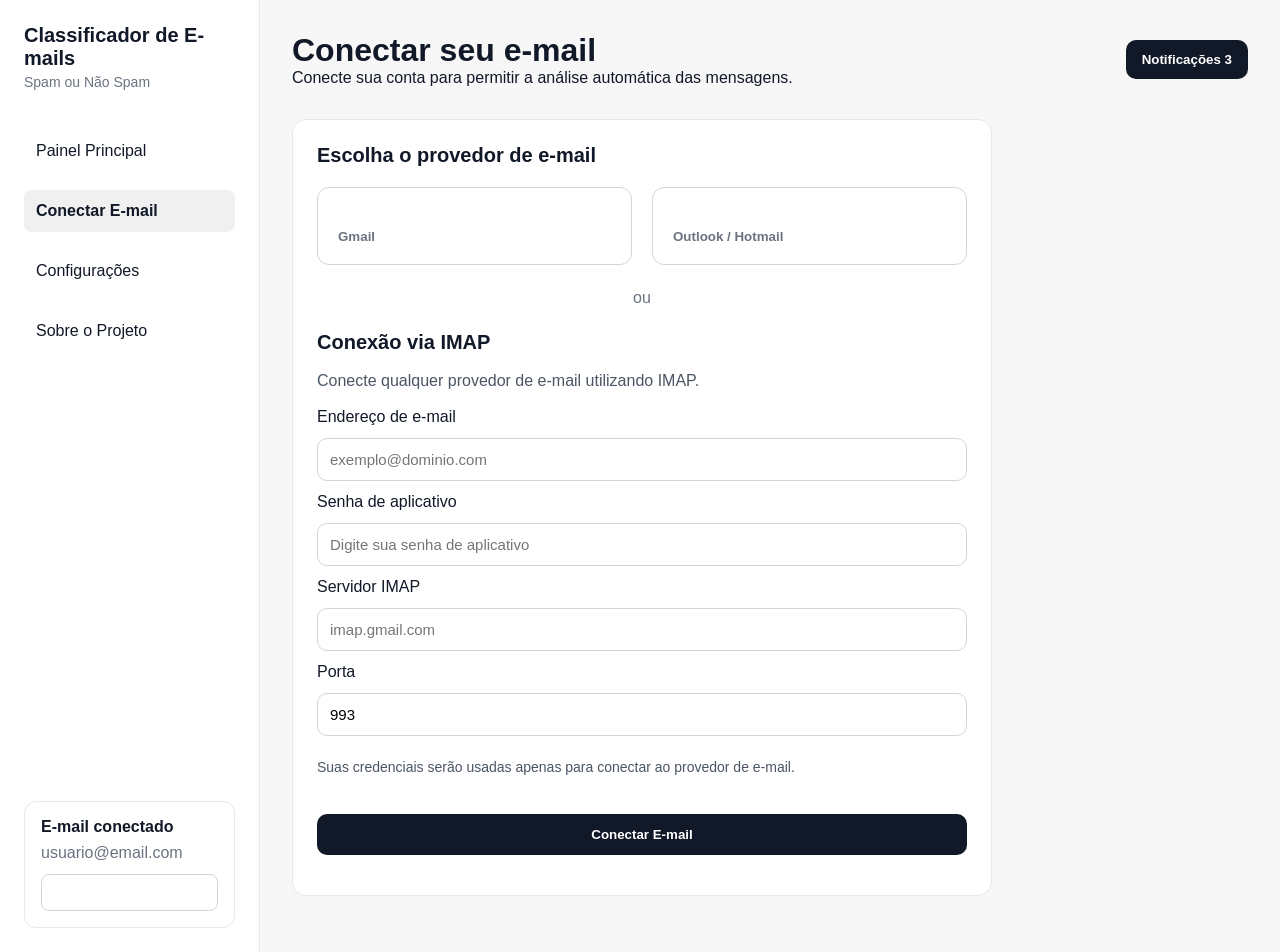
==== frontend/conectar.html @ 16da2f04 "versão 2.0 - Mudança de vizual e estrutura expandida" ====
<!DOCTYPE html>
<html lang="pt-BR">

<head>
    <meta charset="UTF-8">
    <meta name="viewport" content="width=device-width, initial-scale=1.0">
    <title>Conectar E-mail</title>
    <link rel="stylesheet" href="style.css">
</head>

<body>

    <div class="app">

        <aside class="sidebar" id="sidebar"></aside>

        <main class="content">

            <header class="topbar">
                <div>
                    <h1>Conectar seu e-mail</h1>
                    <p>Conecte sua conta para permitir a análise automática das mensagens.</p>
                </div>

                <button class="btn-notificacao">Notificações 3</button>
            </header>

            <section class="form-card">
                <h2>Escolha o provedor de e-mail</h2>

                <div class="provedores">
                    <button type="button" class="provedor-card" id="btn-gmail">
                        <strong>Google</strong>
                        <span>Gmail</span>
                    </button>
                
                    <button type="button" class="provedor-card" id="btn-outlook">
                        <strong>Microsoft</strong>
                        <span>Outlook / Hotmail</span>
                    </button>
                </div>

                <div class="separador">
                    <span>ou</span>
                </div>

                <h2>Conexão via IMAP</h2>
                <p class="texto-ajuda">Conecte qualquer provedor de e-mail utilizando IMAP.</p>

                <form id="form-conectar">
                    <label for="email">Endereço de e-mail</label>
                    <input type="email" id="email" placeholder="exemplo@dominio.com" required>

                    <label for="senha">Senha de aplicativo</label>
                    <input type="password" id="senha" placeholder="Digite sua senha de aplicativo" required>

                    <label for="servidor">Servidor IMAP</label>
                    <input type="text" id="servidor" placeholder="imap.gmail.com" required>

                    <label for="porta">Porta</label>
                    <input type="number" id="porta" value="993" required>

                    <p class="aviso-seguranca">
                        Suas credenciais serão usadas apenas para conectar ao provedor de e-mail.
                    </p>

                    <button type="submit" class="btn-principal">Conectar E-mail</button>
                </form>

                <p id="mensagem-conexao" class="mensagem-retorno"></p>
            </section>

        </main>

    </div>

    <script src="sidbar.js"></script>
    <script>
        carregarSidebar("conectar");
    </script>
    <script src="script.js"></script>
</body>

</html>
---- frontend/style.css ----
* {
    margin: 0;
    padding: 0;
    box-sizing: border-box;
    font-family: Arial, sans-serif;
}

body {
    background-color: #f7f7f8;
    color: #111827;
}

.app {
    display: flex;
    min-height: 100vh;
}

.sidebar {
    width: 260px;
    background-color: #ffffff;
    border-right: 1px solid #e5e7eb;
    min-height: 100vh;
    padding: 24px;
    display: flex;
    flex-direction: column;
    justify-content: space-between;
}

.logo h2 {
    font-size: 20px;
    margin-bottom: 4px;
}

.logo p {
    font-size: 14px;
    color: #6b7280;
}

.sidebar nav {
    margin-top: 40px;
    display: flex;
    flex-direction: column;
    gap: 18px;
}

.sidebar nav a {
    text-decoration: none;
    color: #111827;
    padding: 12px;
    border-radius: 8px;
}

.sidebar nav a:hover,
.sidebar nav a.active {
    background-color: #f0f0f0;
    font-weight: bold;
}

.content {
    flex: 1;
    padding: 32px;
}

.topbar {
    display: flex;
    justify-content: space-between;
    align-items: center;
    margin-bottom: 32px;
}

.cards {
    display: grid;
    grid-template-columns: repeat(4, 1fr);
    gap: 20px;
    margin-bottom: 32px;
}

.card {
    background-color: #ffffff;
    border: 1px solid #e5e7eb;
    border-radius: 14px;
    padding: 24px;
}

.card h2 {
    font-size: 32px;
    margin-bottom: 8px;
}

.card p {
    color: #6b7280;
}

.emails {
    background-color: #ffffff;
    border-radius: 14px;
    padding: 24px;
    border: 1px solid #e5e7eb;
}

.emails h2 {
    margin-bottom: 20px;
}

table {
    width: 100%;
    border-collapse: collapse;
}

th,
td {
    padding: 14px;
    border-bottom: 1px solid #e5e7eb;
    text-align: left;
}

.badge-spam {
    background-color: #fee2e2;
    color: #b91c1c;
    padding: 6px 14px;
    border-radius: 20px;
    font-weight: bold;
}

.badge-nao-spam {
    background-color: #dcfce7;
    color: #166534;
    padding: 6px 14px;
    border-radius: 20px;
    font-weight: bold;
}

.sidebar a.active {
    background-color: #f1f1f1;
    font-weight: bold;
}

/* Conectar  */
.form-card {
    background-color: #ffffff;
    border: 1px solid #e5e7eb;
    border-radius: 14px;
    padding: 24px;
    max-width: 700px;
    margin-top: 24px;
}

form {
    display: flex;
    flex-direction: column;
    gap: 12px;
}

input,
select,
button {
    padding: 12px;
    border: 1px solid #d1d5db;
    border-radius: 8px;
}

button {
    background-color: #111827;
    color: white;
    font-weight: bold;
    cursor: pointer;
}

button:hover {
    opacity: 0.9;
}

/*Sobre*/
.steps {
    display: grid;
    grid-template-columns: repeat(4, 1fr);
    gap: 16px;
    margin: 24px 0;
}

.tags {
    display: flex;
    flex-wrap: wrap;
    gap: 10px;
    margin: 16px 0;
}

.tags span {
    background-color: #f3f4f6;
    border: 1px solid #d1d5db;
    padding: 8px 12px;
    border-radius: 8px;
}

.form-card {
    background-color: #ffffff;
    border: 1px solid #e5e7eb;
    border-radius: 14px;
    padding: 24px;
    margin-bottom: 24px;
}

.form-card h2 {
    margin-bottom: 14px;
    font-size: 20px;
}

.form-card p {
    color: #4b5563;
    line-height: 1.6;
    margin-bottom: 14px;
}

.provedores {
    display: grid;
    grid-template-columns: repeat(2, 1fr);
    gap: 20px;
    margin: 20px 0;
}

.provedor-card {
    background-color: #ffffff;
    border: 1px solid #d1d5db;
    border-radius: 12px;
    padding: 20px;
    cursor: pointer;
    display: flex;
    flex-direction: column;
    gap: 6px;
}

.provedor-card:hover {
    background-color: #f9fafb;
    border-color: #111827;
}

.provedor-card span {
    color: #6b7280;
}

.provedor-ativo {
    border-color: #111827;
    background-color: #f3f4f6;
    box-shadow: 0 0 0 2px rgba(17, 24, 39, 0.08);
}

.separador {
    display: flex;
    align-items: center;
    justify-content: center;
    margin: 24px 0;
    color: #6b7280;
}

.texto-ajuda {
    color: #6b7280;
    margin-bottom: 20px;
}

form {
    display: flex;
    flex-direction: column;
    gap: 12px;
}

input,
select {
    padding: 12px;
    border: 1px solid #d1d5db;
    border-radius: 10px;
    font-size: 15px;
}

input:focus,
select:focus {
    outline: none;
    border-color: #111827;
}

.btn-principal {
    background-color: #111827;
    color: #ffffff;
    border: none;
    padding: 13px 18px;
    border-radius: 10px;
    font-weight: bold;
    cursor: pointer;
    margin-top: 10px;
}

.btn-principal:hover {
    opacity: 0.9;
}

.btn-notificacao {
    background-color: #111827;
    color: #ffffff;
    border: none;
    padding: 12px 16px;
    border-radius: 10px;
    font-weight: bold;
    cursor: pointer;
}

.aviso-seguranca {
    font-size: 14px;
    color: #6b7280;
    margin-top: 8px;
}

.mensagem-retorno {
    margin-top: 16px;
    font-weight: bold;
}

.linha-config {
    display: flex;
    align-items: center;
    justify-content: space-between;
    gap: 16px;
    padding: 14px 0;
    border-bottom: 1px solid #e5e7eb;
}

.linha-config:last-child {
    border-bottom: none;
}

.linha-config select {
    min-width: 180px;
}

.linha-config input[type="checkbox"] {
    width: 20px;
    height: 20px;
}

.steps {
    display: grid;
    grid-template-columns: repeat(4, 1fr);
    gap: 16px;
    margin-top: 20px;
}

.step-card {
    background-color: #f9fafb;
    border: 1px solid #e5e7eb;
    border-radius: 14px;
    padding: 18px;
}

.step-card h3 {
    font-size: 16px;
    margin-bottom: 10px;
}

.step-card p {
    font-size: 14px;
    margin-bottom: 0;
}

.tags {
    display: flex;
    flex-wrap: wrap;
    gap: 10px;
    margin: 18px 0;
}

.tags span {
    background-color: #f3f4f6;
    border: 1px solid #d1d5db;
    padding: 8px 12px;
    border-radius: 8px;
    font-weight: bold;
    font-size: 14px;
}

.versao {
    margin-top: 20px;
    color: #6b7280;
}

.status-email {
    background-color: #ffffff;
    border: 1px solid #e5e7eb;
    padding: 16px;
    border-radius: 12px;
}

.status-email p {
    color: #6b7280;
    margin: 8px 0 12px;
}

.status-email button {
    width: 100%;
    padding: 10px;
    border: 1px solid #d1d5db;
    background-color: #ffffff;
    border-radius: 8px;
    cursor: pointer;
}

@media (max-width: 900px) {
    .app {
        flex-direction: column;
    }

    .sidebar {
        width: 100%;
        min-height: auto;
        border-right: none;
        border-bottom: 1px solid #e5e7eb;
    }

    .sidebar nav {
        margin-top: 24px;
    }

    .content {
        padding: 20px;
    }

    .topbar {
        flex-direction: column;
        align-items: flex-start;
        gap: 16px;
    }

    .cards {
        grid-template-columns: 1fr;
    }

    .provedores {
        grid-template-columns: 1fr;
    }

    .steps {
        grid-template-columns: 1fr;
    }

    .linha-config {
        flex-direction: column;
        align-items: flex-start;
    }

    table {
        font-size: 14px;
    }
}
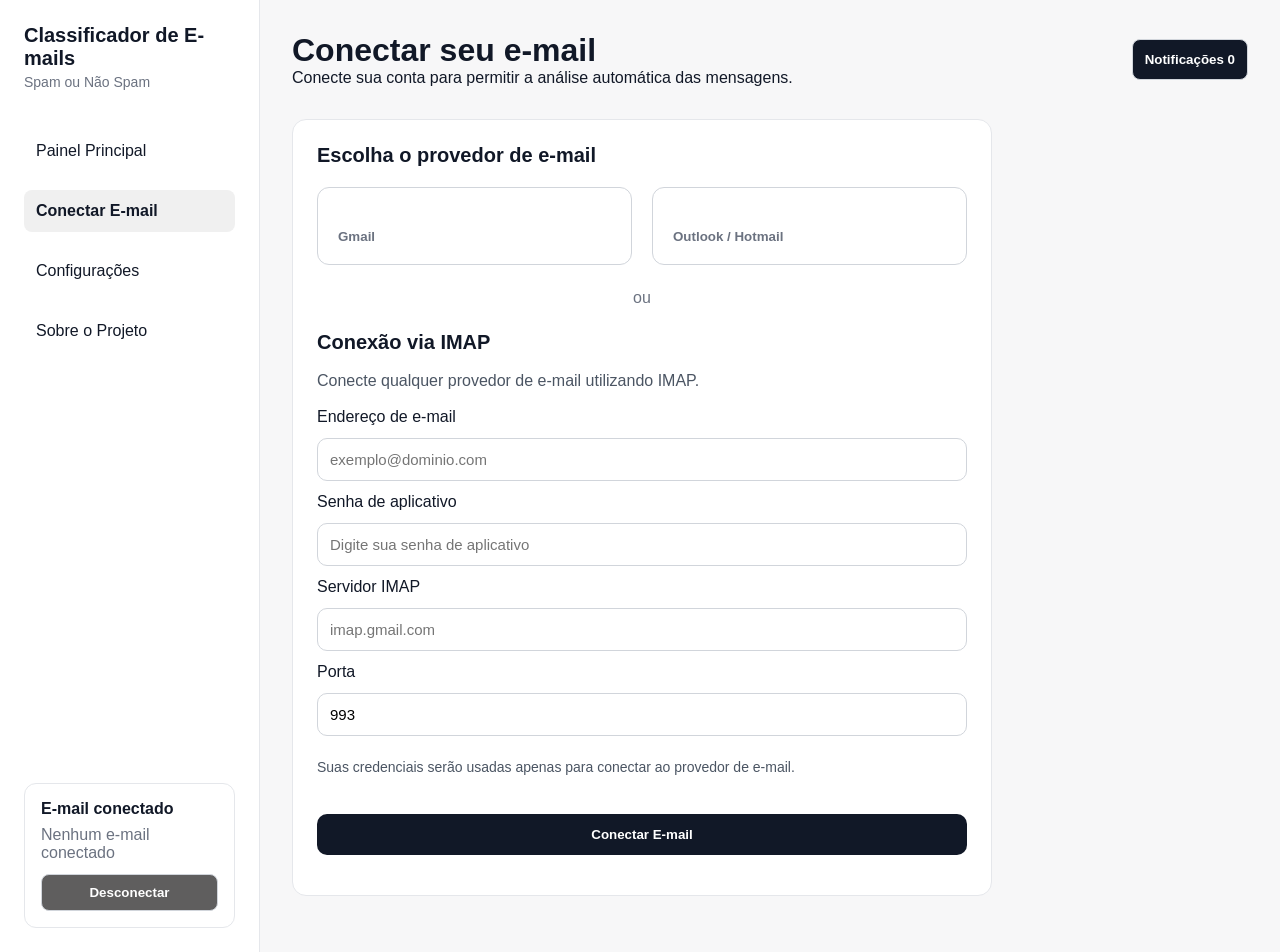
==== commit 21f0351c: "concluiddo: versão 2.1.0 funcional" ====
--- a/frontend/conectar.html
+++ b/frontend/conectar.html
@@ -22,7 +22,9 @@
                     <p>Conecte sua conta para permitir a análise automática das mensagens.</p>
                 </div>
 
-                <button class="btn-notificacao">Notificações 3</button>
+                <button id="btn-notificacoes" type="button" class="btn-notificacoes">
+                    Notificações 0
+                </button>
             </header>
 
             <section class="form-card">
@@ -74,7 +76,7 @@
 
     </div>
 
-    <script src="sidbar.js"></script>
+    <script src="sidebar.js"></script>
     <script>
         carregarSidebar("conectar");
     </script>
--- a/frontend/style.css
+++ b/frontend/style.css
@@ -66,6 +66,18 @@
     justify-content: space-between;
     align-items: center;
     margin-bottom: 32px;
+}
+
+.acoes-topo {
+    display: flex;
+    align-items: center;
+    gap: 12px;
+}
+
+#mensagem-analise {
+    margin-top: 8px;
+    color: #6b7280;
+    font-size: 15px;
 }
 
 .cards {
@@ -396,7 +408,7 @@
     width: 100%;
     padding: 10px;
     border: 1px solid #d1d5db;
-    background-color: #ffffff;
+    background-color: #5f5e5e;
     border-radius: 8px;
     cursor: pointer;
 }
@@ -447,4 +459,130 @@
     table {
         font-size: 14px;
     }
+}
+
+body.tema-escuro {
+    background-color: #0f172a;
+    color: #e5e7eb;
+}
+
+body.tema-escuro .form-card {
+    background-color: #111827;
+    border: 1px solid #334155;
+    color: #e5e7eb;
+}
+
+body.tema-escuro .form-card h2 {
+    color: #f8fafc;
+}
+
+body.tema-escuro .steps {
+    background-color: transparent;
+}
+
+body.tema-escuro .step-card {
+    background-color: #1e293b;
+    border: 1px solid #334155;
+    color: #e5e7eb;
+}
+
+body.tema-escuro .step-card h3 {
+    color: #f8fafc;
+}
+
+body.tema-escuro .step-card p {
+    color: #cbd5e1;
+}
+
+body.tema-escuro .tags {
+    background-color: transparent;
+}
+
+body.tema-escuro .tags span {
+    background-color: #1e293b;
+    color: #e5e7eb;
+    border: 1px solid #334155;
+}
+
+body.tema-escuro .sidebar {
+    background-color: #020617;
+    border-right: 1px solid #1e293b;
+}
+
+body.tema-escuro .logo h2,
+body.tema-escuro h1,
+body.tema-escuro h2,
+body.tema-escuro h3,
+body.tema-escuro strong {
+    color: #f8fafc;
+}
+
+body.tema-escuro .logo p,
+body.tema-escuro p,
+body.tema-escuro label {
+    color: #cbd5e1;
+}
+
+body.tema-escuro nav a {
+    color: #cbd5e1;
+}
+
+body.tema-escuro nav a.active,
+body.tema-escuro nav a:hover {
+    background-color: #1e293b;
+    color: #ffffff;
+}
+
+body.tema-escuro .card,
+body.tema-escuro .config-card,
+body.tema-escuro .status-email,
+body.tema-escuro .tabela-container,
+body.tema-escuro section {
+    background-color: #111827;
+    border-color: #334155;
+    color: #e5e7eb;
+}
+
+body.tema-escuro table {
+    color: #e5e7eb;
+}
+
+body.tema-escuro th {
+    color: #f8fafc;
+}
+
+body.tema-escuro td {
+    border-color: #334155;
+}
+
+body.tema-escuro input,
+body.tema-escuro select,
+body.tema-escuro textarea {
+    background-color: #020617;
+    color: #f8fafc;
+    border: 1px solid #334155;
+}
+
+body.tema-escuro input::placeholder {
+    color: #94a3b8;
+}
+
+body.tema-escuro button {
+    background-color: #0f172a;
+    color: #ffffff;
+    border: 1px solid #334155;
+}
+
+body.tema-escuro button:hover {
+    background-color: #1e293b;
+}
+
+body.tema-escuro .badge-spam {
+    background-color: #7f1d1d;
+    color: #fecaca;
+}
+
+body.tema-escuro .badge-nao-spam {
+    background-color: #14532d;
+    color: #bbf7d0;
 }
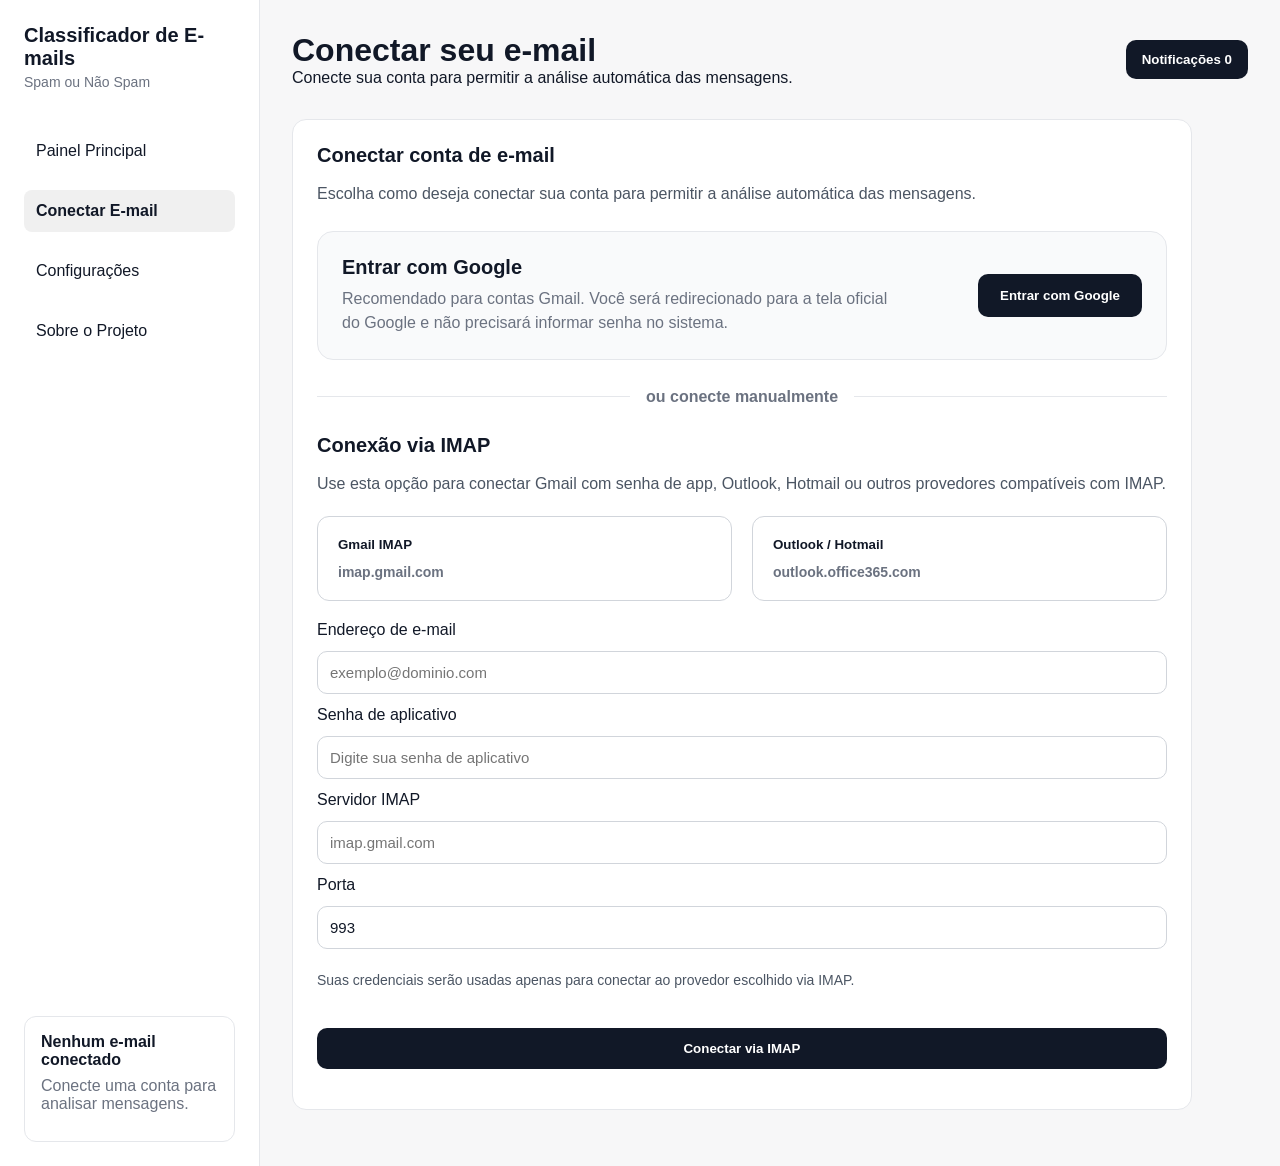
==== commit 7d209f89: "release: versão 2.2.0 com login Google e Gmail API" ====
--- a/frontend/conectar.html
+++ b/frontend/conectar.html
@@ -28,47 +28,68 @@
             </header>
 
             <section class="form-card">
-                <h2>Escolha o provedor de e-mail</h2>
-
+                <h2>Conectar conta de e-mail</h2>
+                <p class="texto-ajuda">
+                    Escolha como deseja conectar sua conta para permitir a análise automática das mensagens.
+                </p>
+            
+                <div class="metodo-google">
+                    <div>
+                        <h3>Entrar com Google</h3>
+                        <p>
+                            Recomendado para contas Gmail. Você será redirecionado para a tela oficial do Google
+                            e não precisará informar senha no sistema.
+                        </p>
+                    </div>
+            
+                    <button id="btn-login-google" type="button" class="btn-google">
+                        Entrar com Google
+                    </button>
+                </div>
+            
+                <p id="mensagem-google" class="mensagem-retorno"></p>
+            
+                <div class="separador">
+                    <span>ou conecte manualmente</span>
+                </div>
+            
+                <h2>Conexão via IMAP</h2>
+                <p class="texto-ajuda">
+                    Use esta opção para conectar Gmail com senha de app, Outlook, Hotmail ou outros provedores compatíveis com IMAP.
+                </p>
+            
                 <div class="provedores">
                     <button type="button" class="provedor-card" id="btn-gmail">
-                        <strong>Google</strong>
-                        <span>Gmail</span>
+                        <strong>Gmail IMAP</strong>
+                        <span>imap.gmail.com</span>
                     </button>
-                
+            
                     <button type="button" class="provedor-card" id="btn-outlook">
-                        <strong>Microsoft</strong>
-                        <span>Outlook / Hotmail</span>
+                        <strong>Outlook / Hotmail</strong>
+                        <span>outlook.office365.com</span>
                     </button>
                 </div>
-
-                <div class="separador">
-                    <span>ou</span>
-                </div>
-
-                <h2>Conexão via IMAP</h2>
-                <p class="texto-ajuda">Conecte qualquer provedor de e-mail utilizando IMAP.</p>
-
+            
                 <form id="form-conectar">
                     <label for="email">Endereço de e-mail</label>
                     <input type="email" id="email" placeholder="exemplo@dominio.com" required>
-
+            
                     <label for="senha">Senha de aplicativo</label>
                     <input type="password" id="senha" placeholder="Digite sua senha de aplicativo" required>
-
+            
                     <label for="servidor">Servidor IMAP</label>
                     <input type="text" id="servidor" placeholder="imap.gmail.com" required>
-
+            
                     <label for="porta">Porta</label>
                     <input type="number" id="porta" value="993" required>
-
+            
                     <p class="aviso-seguranca">
-                        Suas credenciais serão usadas apenas para conectar ao provedor de e-mail.
+                        Suas credenciais serão usadas apenas para conectar ao provedor escolhido via IMAP.
                     </p>
-
-                    <button type="submit" class="btn-principal">Conectar E-mail</button>
+            
+                    <button type="submit" class="btn-principal">Conectar via IMAP</button>
                 </form>
-
+            
                 <p id="mensagem-conexao" class="mensagem-retorno"></p>
             </section>
 
--- a/frontend/style.css
+++ b/frontend/style.css
@@ -1,3 +1,7 @@
+/* ============================= */
+/* Reset e Base */
+/* ============================= */
+
 * {
     margin: 0;
     padding: 0;
@@ -14,6 +18,10 @@
     display: flex;
     min-height: 100vh;
 }
+
+/* ============================= */
+/* Sidebar */
+/* ============================= */
 
 .sidebar {
     width: 260px;
@@ -56,6 +64,32 @@
     font-weight: bold;
 }
 
+.status-email {
+    background-color: #ffffff;
+    border: 1px solid #e5e7eb;
+    padding: 16px;
+    border-radius: 12px;
+}
+
+.status-email p {
+    color: #6b7280;
+    margin: 8px 0 12px;
+}
+
+.status-email button {
+    width: 100%;
+    padding: 10px;
+    border: 1px solid #d1d5db;
+    background-color: #5f5e5e;
+    color: #ffffff;
+    border-radius: 8px;
+    cursor: pointer;
+}
+
+/* ============================= */
+/* Conteúdo Principal */
+/* ============================= */
+
 .content {
     flex: 1;
     padding: 32px;
@@ -80,213 +114,22 @@
     font-size: 15px;
 }
 
-.cards {
-    display: grid;
-    grid-template-columns: repeat(4, 1fr);
-    gap: 20px;
-    margin-bottom: 32px;
-}
-
-.card {
-    background-color: #ffffff;
-    border: 1px solid #e5e7eb;
-    border-radius: 14px;
-    padding: 24px;
-}
-
-.card h2 {
-    font-size: 32px;
-    margin-bottom: 8px;
-}
-
-.card p {
-    color: #6b7280;
-}
-
-.emails {
-    background-color: #ffffff;
-    border-radius: 14px;
-    padding: 24px;
-    border: 1px solid #e5e7eb;
-}
-
-.emails h2 {
-    margin-bottom: 20px;
-}
-
-table {
-    width: 100%;
-    border-collapse: collapse;
-}
-
-th,
-td {
-    padding: 14px;
-    border-bottom: 1px solid #e5e7eb;
-    text-align: left;
-}
-
-.badge-spam {
-    background-color: #fee2e2;
-    color: #b91c1c;
-    padding: 6px 14px;
-    border-radius: 20px;
-    font-weight: bold;
-}
-
-.badge-nao-spam {
-    background-color: #dcfce7;
-    color: #166534;
-    padding: 6px 14px;
-    border-radius: 20px;
-    font-weight: bold;
-}
-
-.sidebar a.active {
-    background-color: #f1f1f1;
-    font-weight: bold;
-}
-
-/* Conectar  */
-.form-card {
-    background-color: #ffffff;
-    border: 1px solid #e5e7eb;
-    border-radius: 14px;
-    padding: 24px;
-    max-width: 700px;
-    margin-top: 24px;
-}
-
-form {
-    display: flex;
-    flex-direction: column;
-    gap: 12px;
-}
-
-input,
-select,
+/* ============================= */
+/* Botões */
+/* ============================= */
+
 button {
     padding: 12px;
     border: 1px solid #d1d5db;
     border-radius: 8px;
-}
-
-button {
     background-color: #111827;
-    color: white;
+    color: #ffffff;
     font-weight: bold;
     cursor: pointer;
 }
 
 button:hover {
     opacity: 0.9;
-}
-
-/*Sobre*/
-.steps {
-    display: grid;
-    grid-template-columns: repeat(4, 1fr);
-    gap: 16px;
-    margin: 24px 0;
-}
-
-.tags {
-    display: flex;
-    flex-wrap: wrap;
-    gap: 10px;
-    margin: 16px 0;
-}
-
-.tags span {
-    background-color: #f3f4f6;
-    border: 1px solid #d1d5db;
-    padding: 8px 12px;
-    border-radius: 8px;
-}
-
-.form-card {
-    background-color: #ffffff;
-    border: 1px solid #e5e7eb;
-    border-radius: 14px;
-    padding: 24px;
-    margin-bottom: 24px;
-}
-
-.form-card h2 {
-    margin-bottom: 14px;
-    font-size: 20px;
-}
-
-.form-card p {
-    color: #4b5563;
-    line-height: 1.6;
-    margin-bottom: 14px;
-}
-
-.provedores {
-    display: grid;
-    grid-template-columns: repeat(2, 1fr);
-    gap: 20px;
-    margin: 20px 0;
-}
-
-.provedor-card {
-    background-color: #ffffff;
-    border: 1px solid #d1d5db;
-    border-radius: 12px;
-    padding: 20px;
-    cursor: pointer;
-    display: flex;
-    flex-direction: column;
-    gap: 6px;
-}
-
-.provedor-card:hover {
-    background-color: #f9fafb;
-    border-color: #111827;
-}
-
-.provedor-card span {
-    color: #6b7280;
-}
-
-.provedor-ativo {
-    border-color: #111827;
-    background-color: #f3f4f6;
-    box-shadow: 0 0 0 2px rgba(17, 24, 39, 0.08);
-}
-
-.separador {
-    display: flex;
-    align-items: center;
-    justify-content: center;
-    margin: 24px 0;
-    color: #6b7280;
-}
-
-.texto-ajuda {
-    color: #6b7280;
-    margin-bottom: 20px;
-}
-
-form {
-    display: flex;
-    flex-direction: column;
-    gap: 12px;
-}
-
-input,
-select {
-    padding: 12px;
-    border: 1px solid #d1d5db;
-    border-radius: 10px;
-    font-size: 15px;
-}
-
-input:focus,
-select:focus {
-    outline: none;
-    border-color: #111827;
 }
 
 .btn-principal {
@@ -304,7 +147,7 @@
     opacity: 0.9;
 }
 
-.btn-notificacao {
+.btn-notificacoes {
     background-color: #111827;
     color: #ffffff;
     border: none;
@@ -314,16 +157,266 @@
     cursor: pointer;
 }
 
-.aviso-seguranca {
-    font-size: 14px;
-    color: #6b7280;
-    margin-top: 8px;
+/* ============================= */
+/* Dashboard */
+/* ============================= */
+
+.cards {
+    display: grid;
+    grid-template-columns: repeat(4, 1fr);
+    gap: 20px;
+    margin-bottom: 32px;
+}
+
+.card {
+    background-color: #ffffff;
+    border: 1px solid #e5e7eb;
+    border-radius: 14px;
+    padding: 24px;
+}
+
+.card h2 {
+    font-size: 32px;
+    margin-bottom: 8px;
+}
+
+.card p {
+    color: #6b7280;
+}
+
+/* ============================= */
+/* Tabela de E-mails */
+/* ============================= */
+
+.emails {
+    background-color: #ffffff;
+    border-radius: 14px;
+    padding: 24px;
+    border: 1px solid #e5e7eb;
+}
+
+.emails h2 {
+    margin-bottom: 20px;
+}
+
+table {
+    width: 100%;
+    border-collapse: collapse;
+}
+
+th,
+td {
+    padding: 14px;
+    border-bottom: 1px solid #e5e7eb;
+    text-align: left;
+}
+
+.badge-spam {
+    background-color: #fee2e2;
+    color: #b91c1c;
+    padding: 6px 14px;
+    border-radius: 20px;
+    font-weight: bold;
+}
+
+.badge-nao-spam {
+    background-color: #dcfce7;
+    color: #166534;
+    padding: 6px 14px;
+    border-radius: 20px;
+    font-weight: bold;
+}
+
+.tabela-vazia {
+    text-align: center;
+    padding: 28px;
+    color: #6b7280;
+    font-weight: 500;
+}
+
+/* ============================= */
+/* Cards / Formulários */
+/* ============================= */
+
+.form-card {
+    background-color: #ffffff;
+    border: 1px solid #e5e7eb;
+    border-radius: 14px;
+    padding: 24px;
+    max-width: 900px;
+    margin-top: 24px;
+    margin-bottom: 24px;
+}
+
+.form-card h2 {
+    margin-bottom: 14px;
+    font-size: 20px;
+}
+
+.form-card p {
+    color: #4b5563;
+    line-height: 1.6;
+    margin-bottom: 14px;
+}
+
+.texto-ajuda {
+    color: #6b7280;
+    margin-bottom: 20px;
 }
 
 .mensagem-retorno {
     margin-top: 16px;
     font-weight: bold;
 }
+
+/* ============================= */
+/* Conectar com Google */
+/* ============================= */
+
+.metodo-google {
+    display: flex;
+    align-items: center;
+    justify-content: space-between;
+    gap: 24px;
+    padding: 24px;
+    border: 1px solid #e5e7eb;
+    border-radius: 16px;
+    background-color: #f9fafb;
+    margin: 24px 0;
+}
+
+.metodo-google h3 {
+    font-size: 20px;
+    margin-bottom: 8px;
+    color: #111827;
+}
+
+.metodo-google p {
+    color: #6b7280;
+    line-height: 1.5;
+    max-width: 560px;
+    margin-bottom: 0;
+}
+
+.btn-google {
+    background-color: #111827;
+    color: #ffffff;
+    border: none;
+    border-radius: 10px;
+    padding: 14px 22px;
+    font-weight: 700;
+    cursor: pointer;
+    white-space: nowrap;
+}
+
+.btn-google:hover {
+    background-color: #1f2937;
+    opacity: 1;
+}
+
+/* ============================= */
+/* Separador */
+/* ============================= */
+
+.separador {
+    display: flex;
+    align-items: center;
+    gap: 16px;
+    margin: 28px 0;
+    color: #6b7280;
+    font-weight: 600;
+}
+
+.separador::before,
+.separador::after {
+    content: "";
+    flex: 1;
+    height: 1px;
+    background-color: #e5e7eb;
+}
+
+/* ============================= */
+/* Provedores IMAP */
+/* ============================= */
+
+.provedores {
+    display: grid;
+    grid-template-columns: repeat(2, 1fr);
+    gap: 20px;
+    margin: 20px 0;
+}
+
+.provedor-card {
+    text-align: left;
+    background-color: #ffffff;
+    border: 1px solid #d1d5db;
+    border-radius: 12px;
+    padding: 20px;
+    cursor: pointer;
+    display: flex;
+    flex-direction: column;
+    gap: 6px;
+}
+
+.provedor-card:hover {
+    background-color: #f9fafb;
+    border-color: #111827;
+}
+
+.provedor-card strong {
+    display: block;
+    color: #111827;
+    margin-bottom: 6px;
+}
+
+.provedor-card span {
+    color: #6b7280;
+    font-size: 14px;
+}
+
+.provedor-ativo {
+    border-color: #111827;
+    background-color: #f3f4f6;
+    box-shadow: 0 0 0 2px rgba(17, 24, 39, 0.08);
+}
+
+/* ============================= */
+/* Formulário IMAP */
+/* ============================= */
+
+form {
+    display: flex;
+    flex-direction: column;
+    gap: 12px;
+}
+
+input,
+select,
+textarea {
+    padding: 12px;
+    border: 1px solid #d1d5db;
+    border-radius: 10px;
+    font-size: 15px;
+    background-color: #ffffff;
+    color: #111827;
+}
+
+input:focus,
+select:focus,
+textarea:focus {
+    outline: none;
+    border-color: #111827;
+}
+
+.aviso-seguranca {
+    font-size: 14px;
+    color: #6b7280;
+    margin-top: 8px;
+}
+
+/* ============================= */
+/* Configurações */
+/* ============================= */
 
 .linha-config {
     display: flex;
@@ -346,6 +439,10 @@
     width: 20px;
     height: 20px;
 }
+
+/* ============================= */
+/* Sobre o Projeto */
+/* ============================= */
 
 .steps {
     display: grid;
@@ -392,26 +489,9 @@
     color: #6b7280;
 }
 
-.status-email {
-    background-color: #ffffff;
-    border: 1px solid #e5e7eb;
-    padding: 16px;
-    border-radius: 12px;
-}
-
-.status-email p {
-    color: #6b7280;
-    margin: 8px 0 12px;
-}
-
-.status-email button {
-    width: 100%;
-    padding: 10px;
-    border: 1px solid #d1d5db;
-    background-color: #5f5e5e;
-    border-radius: 8px;
-    cursor: pointer;
-}
+/* ============================= */
+/* Responsividade */
+/* ============================= */
 
 @media (max-width: 900px) {
     .app {
@@ -461,47 +541,24 @@
     }
 }
 
+@media (max-width: 700px) {
+    .metodo-google {
+        flex-direction: column;
+        align-items: flex-start;
+    }
+
+    .btn-google {
+        width: 100%;
+    }
+}
+
+/* ============================= */
+/* Tema Escuro */
+/* ============================= */
+
 body.tema-escuro {
     background-color: #0f172a;
     color: #e5e7eb;
-}
-
-body.tema-escuro .form-card {
-    background-color: #111827;
-    border: 1px solid #334155;
-    color: #e5e7eb;
-}
-
-body.tema-escuro .form-card h2 {
-    color: #f8fafc;
-}
-
-body.tema-escuro .steps {
-    background-color: transparent;
-}
-
-body.tema-escuro .step-card {
-    background-color: #1e293b;
-    border: 1px solid #334155;
-    color: #e5e7eb;
-}
-
-body.tema-escuro .step-card h3 {
-    color: #f8fafc;
-}
-
-body.tema-escuro .step-card p {
-    color: #cbd5e1;
-}
-
-body.tema-escuro .tags {
-    background-color: transparent;
-}
-
-body.tema-escuro .tags span {
-    background-color: #1e293b;
-    color: #e5e7eb;
-    border: 1px solid #334155;
 }
 
 body.tema-escuro .sidebar {
@@ -534,26 +591,84 @@
 }
 
 body.tema-escuro .card,
+body.tema-escuro .form-card,
 body.tema-escuro .config-card,
 body.tema-escuro .status-email,
 body.tema-escuro .tabela-container,
+body.tema-escuro .emails,
 body.tema-escuro section {
     background-color: #111827;
     border-color: #334155;
     color: #e5e7eb;
 }
 
-body.tema-escuro table {
-    color: #e5e7eb;
-}
-
-body.tema-escuro th {
+body.tema-escuro .card p,
+body.tema-escuro .form-card p,
+body.tema-escuro .status-email p,
+body.tema-escuro .texto-ajuda,
+body.tema-escuro .aviso-seguranca,
+body.tema-escuro .versao {
+    color: #cbd5e1;
+}
+
+/* Tema Escuro - Google OAuth */
+
+body.tema-escuro .metodo-google {
+    background-color: #1e293b;
+    border-color: #334155;
+}
+
+body.tema-escuro .metodo-google h3 {
     color: #f8fafc;
 }
 
-body.tema-escuro td {
+body.tema-escuro .metodo-google p {
+    color: #cbd5e1;
+}
+
+body.tema-escuro .btn-google {
+    background-color: #f8fafc;
+    color: #111827;
+    border: none;
+}
+
+body.tema-escuro .btn-google:hover {
+    background-color: #e5e7eb;
+}
+
+/* Tema Escuro - Separador */
+
+body.tema-escuro .separador {
+    color: #cbd5e1;
+}
+
+body.tema-escuro .separador::before,
+body.tema-escuro .separador::after {
+    background-color: #334155;
+}
+
+/* Tema Escuro - Provedores */
+
+body.tema-escuro .provedor-card {
+    background-color: #1e293b;
     border-color: #334155;
 }
+
+body.tema-escuro .provedor-card strong {
+    color: #f8fafc;
+}
+
+body.tema-escuro .provedor-card span {
+    color: #cbd5e1;
+}
+
+body.tema-escuro .provedor-card.provedor-ativo,
+body.tema-escuro .provedor-card:hover {
+    background-color: #0f172a;
+    border-color: #64748b;
+}
+
+/* Tema Escuro - Formulários */
 
 body.tema-escuro input,
 body.tema-escuro select,
@@ -563,9 +678,61 @@
     border: 1px solid #334155;
 }
 
-body.tema-escuro input::placeholder {
+body.tema-escuro input::placeholder,
+body.tema-escuro textarea::placeholder {
     color: #94a3b8;
 }
+
+/* Tema Escuro - Tabela */
+
+body.tema-escuro table {
+    color: #e5e7eb;
+}
+
+body.tema-escuro th {
+    color: #f8fafc;
+}
+
+body.tema-escuro td {
+    border-color: #334155;
+    color: #cbd5e1;
+}
+
+body.tema-escuro .tabela-vazia {
+    color: #cbd5e1;
+}
+
+/* Tema Escuro - Sobre */
+
+body.tema-escuro .steps {
+    background-color: transparent;
+}
+
+body.tema-escuro .step-card {
+    background-color: #1e293b;
+    border: 1px solid #334155;
+    color: #e5e7eb;
+}
+
+body.tema-escuro .step-card h3 {
+    color: #f8fafc;
+}
+
+body.tema-escuro .step-card p {
+    color: #cbd5e1;
+}
+
+body.tema-escuro .tags {
+    background-color: transparent;
+}
+
+body.tema-escuro .tags span {
+    background-color: #1e293b;
+    color: #e5e7eb;
+    border: 1px solid #334155;
+}
+
+/* Tema Escuro - Botões */
 
 body.tema-escuro button {
     background-color: #0f172a;
@@ -577,6 +744,20 @@
     background-color: #1e293b;
 }
 
+body.tema-escuro .btn-google {
+    background-color: #f8fafc;
+    color: #111827;
+}
+
+body.tema-escuro .btn-principal,
+body.tema-escuro .btn-notificacoes {
+    background-color: #0f172a;
+    color: #ffffff;
+    border: 1px solid #334155;
+}
+
+/* Tema Escuro - Badges */
+
 body.tema-escuro .badge-spam {
     background-color: #7f1d1d;
     color: #fecaca;
